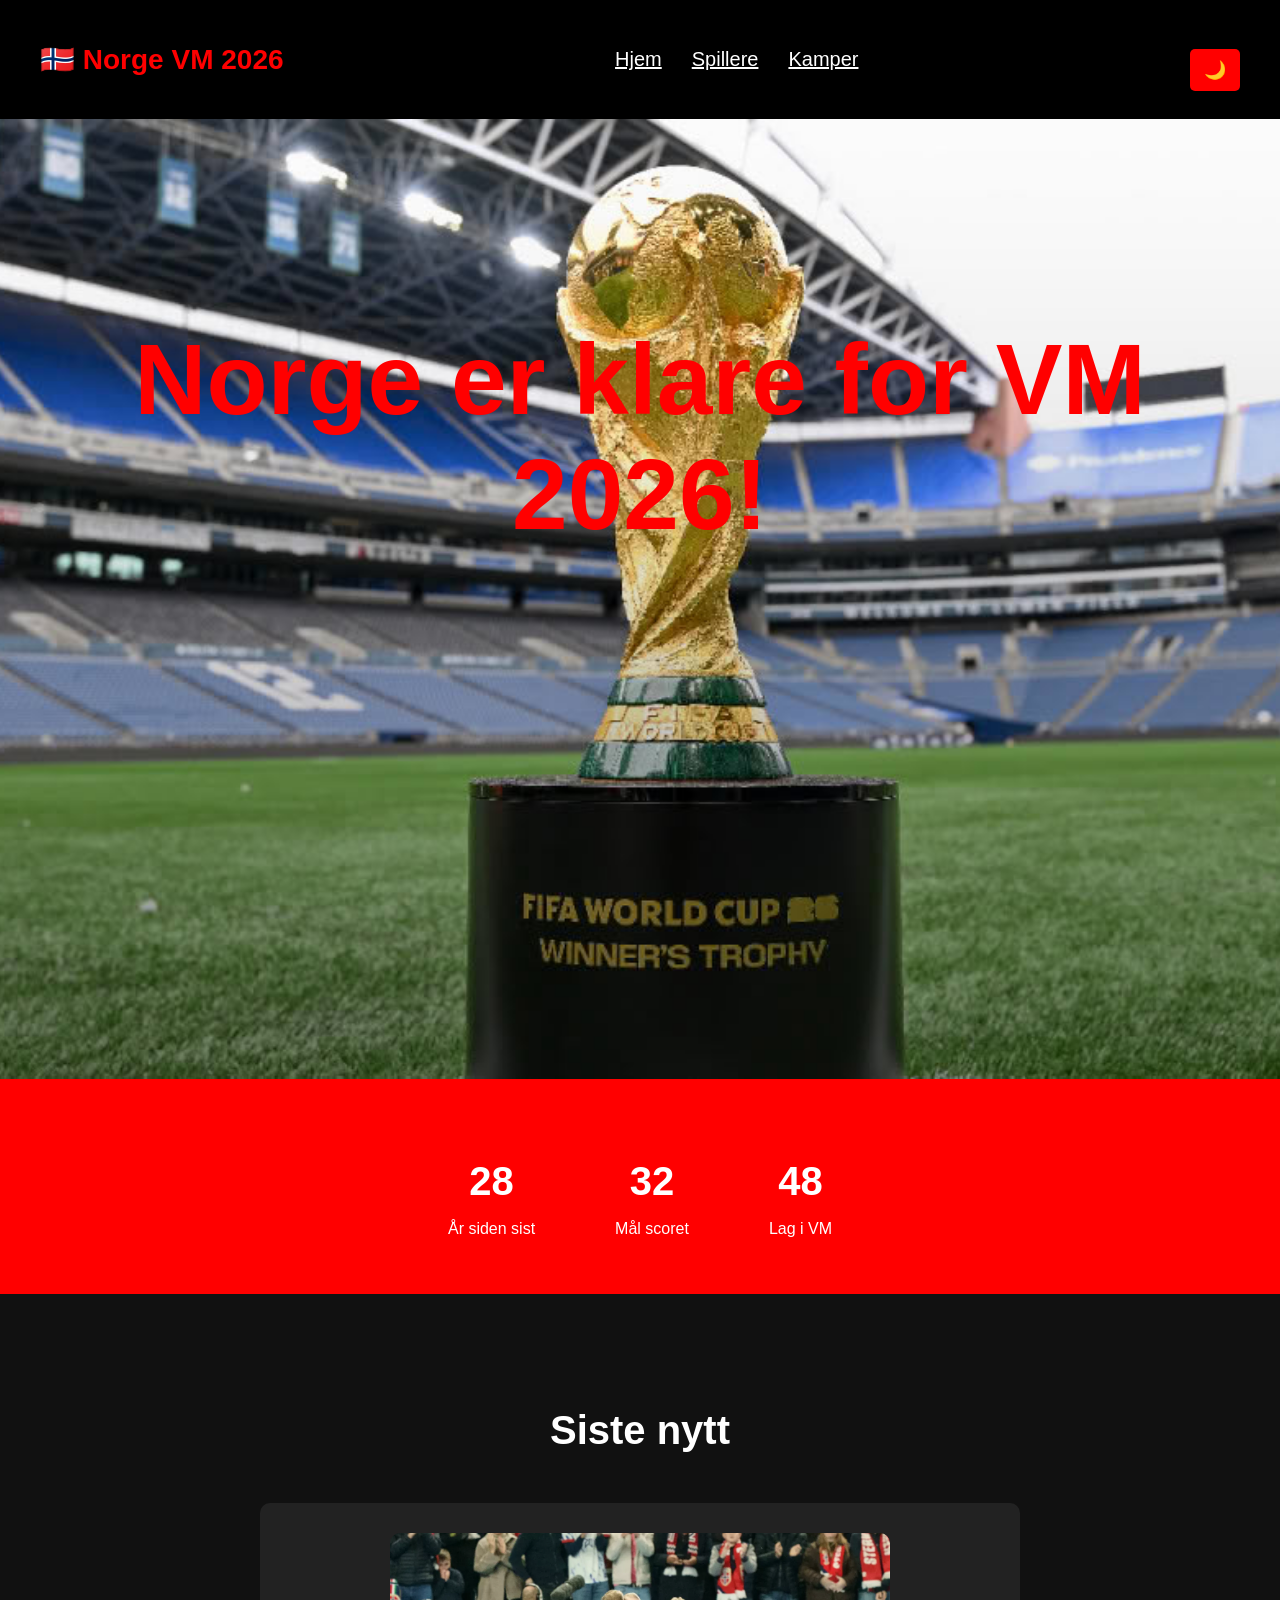
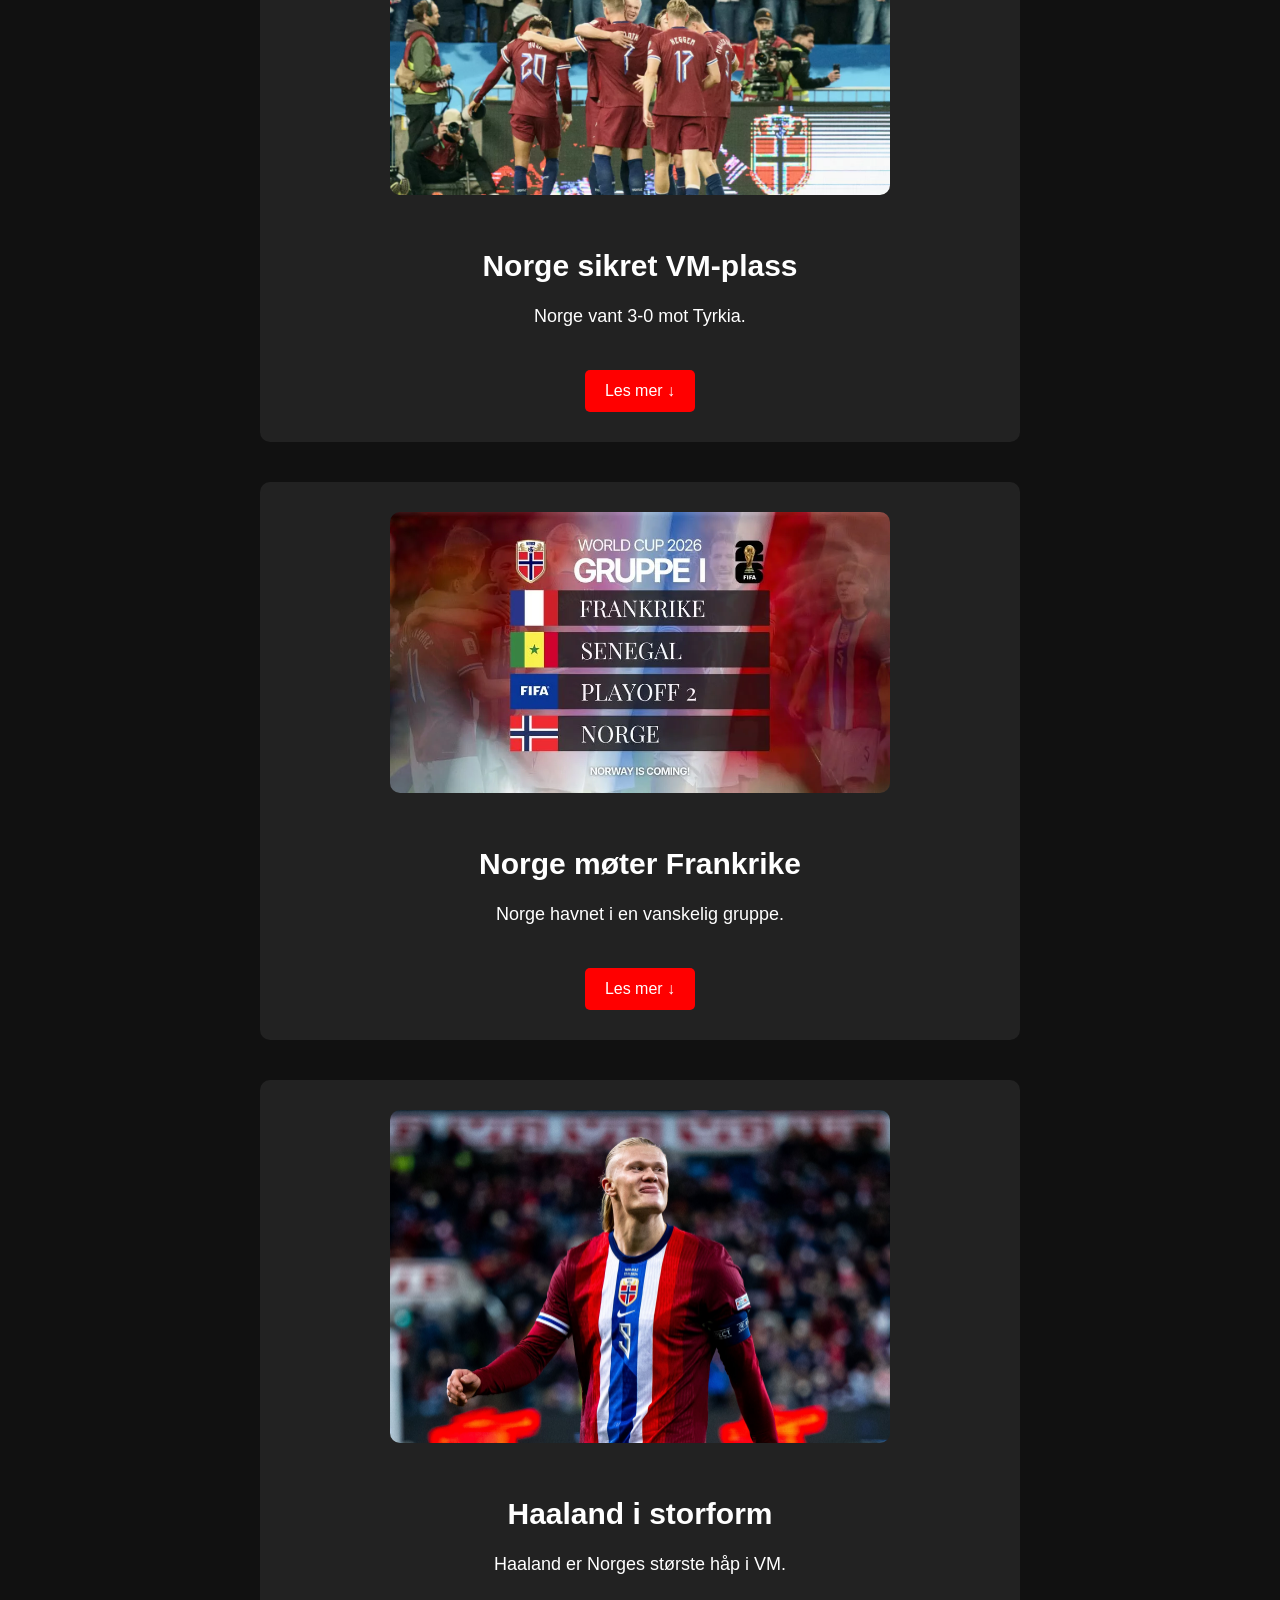
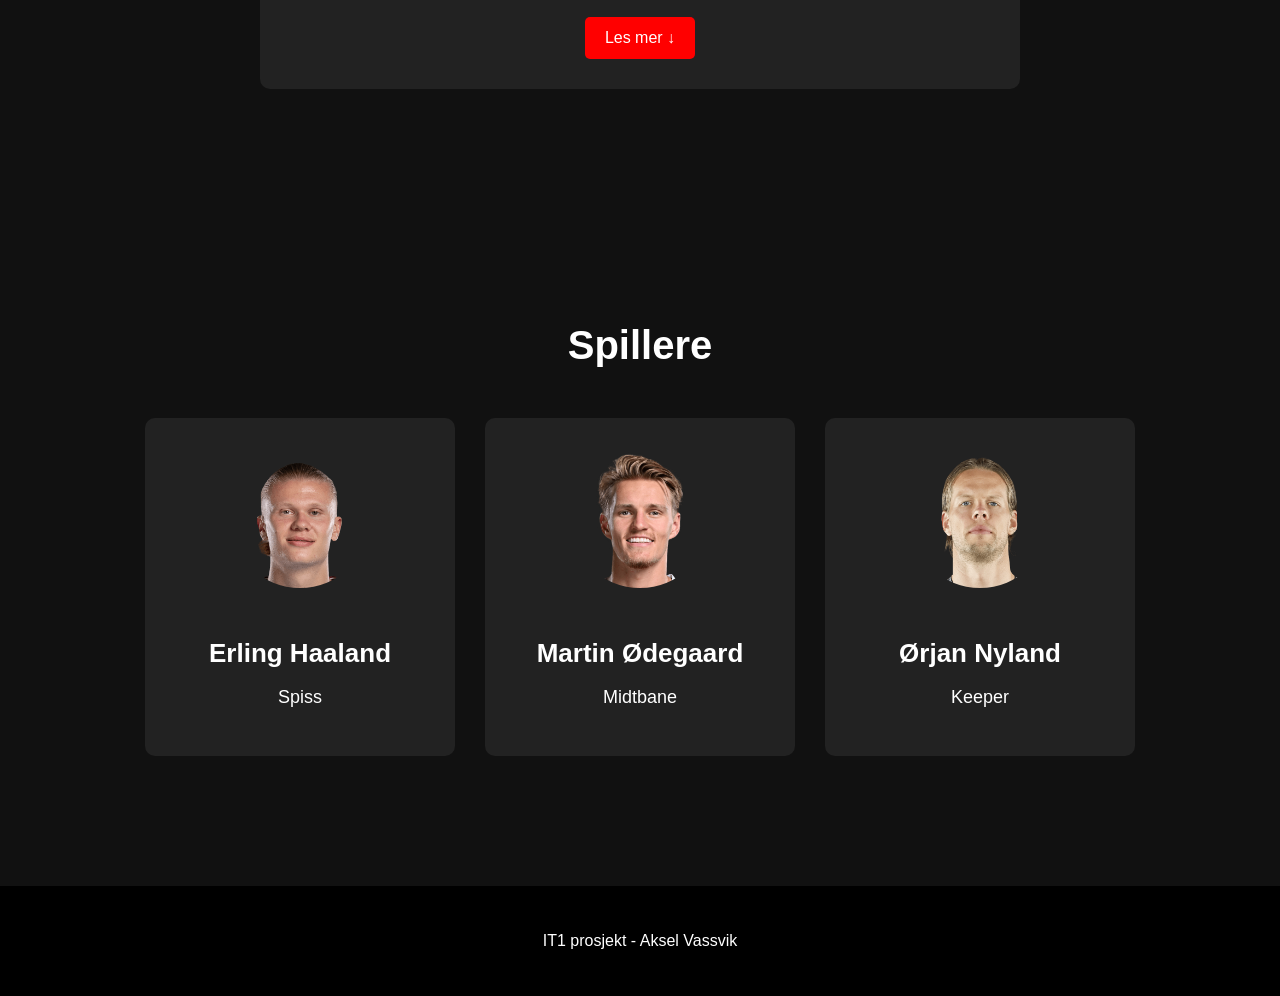
==== Prosjekt-V26/index1.html @ a9a53bc2 "nytt-selvlaget" ====
<!-- ================= HTML ================= -->

<!DOCTYPE html>
<html lang="no">

<head>
    <meta charset="UTF-8">
    <meta name="viewport" content="width=device-width, initial-scale=1.0">
    <title>Norge til VM 2026</title>

    <link rel="stylesheet" href="style.css">
</head>

<body>

    <!-- NAVIGASJON -->
    <nav>

        <h1 class="logo">🇳🇴 Norge VM 2026</h1>

        <ul id="meny">
            <li><a href="index.html">Hjem</a></li>
            <li><a href="spillere.html">Spillere</a></li>
            <li><a href="kamper.html">Kamper</a></li>
        </ul>

        <button onclick="byttModus()" class="modus-knapp">
            🌙
        </button>

    </nav>


    <!-- HERO -->
    <header class="hero">

        <div class="hero-tekst">
            <h2>Norge er klare for VM 2026!</h2>
            
        </div>

    </header>


    <!-- STATISTIKK -->
    <section class="statistikk">

        <div class="stat-boks">
            <h3>28</h3>
            <p>År siden sist</p>
        </div>

        <div class="stat-boks">
            <h3>32</h3>
            <p>Mål scoret</p>
        </div>

        <div class="stat-boks">
            <h3>48</h3>
            <p>Lag i VM</p>
        </div>

    </section>


    <!-- NYHETER -->
    <section class="nyheter">

        <h2>Siste nytt</h2>

        <div class="nyhet">

            <img src="./media/image.png" alt="Haaland">

            <h3>Norge sikret VM-plass</h3>

            <p>
                Norge vant 3-0 mot Tyrkia.
            </p>

            <p id="tekst1" class="ekstra-tekst">
                Haaland scoret to mål og hele Norge jublet.
            </p>

            <button onclick="lesMer('tekst1', this)">
                Les mer ↓
            </button>

        </div>


        <div class="nyhet">

            <img src="./media/595366055_1413198120808653_8185533187668480141_n.jpg copy.webp"
                alt="Norge gruppe">

            <h3>Norge møter Frankrike</h3>

            <p>
                Norge havnet i en vanskelig gruppe.
            </p>

            <p id="tekst2" class="ekstra-tekst">
                Treneren mener laget er klare for utfordringen.
            </p>

            <button onclick="lesMer('tekst2', this)">
                Les mer ↓
            </button>

        </div>


        <div class="nyhet">

            <img src="media/BB241117ZU012 copy.jpg" alt="Haaland">

            <h3>Haaland i storform</h3>

            <p>
                Haaland er Norges største håp i VM.
            </p>

            <p id="tekst3" class="ekstra-tekst">
                Han scoret 15 mål i kvalifiseringen.
            </p>

            <button onclick="lesMer('tekst3', this)">
                Les mer ↓
            </button>

        </div>

    </section>


    <!-- SPILLERE -->
    <section class="spillere">

        <h2>Spillere</h2>

        <div class="spiller-grid">

            <div class="spiller">
                <img src="media/239085 copy.png" alt="">
                <h3>Erling Haaland</h3>
                <p>Spiss</p>
            </div>

            <div class="spiller">
                <img src="media/odda.png" alt="">
                <h3>Martin Ødegaard</h3>
                <p>Midtbane</p>
            </div>

            <div class="spiller">
                <img src="media/nyland.png" alt="">
                <h3>Ørjan Nyland</h3>
                <p>Keeper</p>
            </div>

        </div>

    </section>


    <!-- FOOTER -->
    <footer>

        <p>IT1 prosjekt - Aksel Vassvik</p>

    </footer>


    <script src="app.js"></script>

</body>

</html>
---- Prosjekt-V26/style.css ----
body {
    margin: 0;
    font-family: Arial, sans-serif;
    background-color: #111;
    color: white;
}


/* NAVIGASJON */

nav {
    background-color: #000;
    padding: 20px 40px;

    display: flex;
    justify-content: space-between;
    align-items: center;
    position: sticky;
}

.logo {
    color: red;
    font-size: 28px;
}

ul {
    display: flex;
    gap: 30px;

    list-style: none;
    padding: 0;
}

a {
    color: white;
    
    font-size: 20px;
}

a:hover {
    color: red;
    transition: 0.3s;
    transform: scale(1.2);
}

.modus-knapp {
    padding: 10px 14px;
    cursor: pointer;
    font-size: 18px;
}


/* HERO */

.hero {
    display: flex;
    text-align: center;
    padding: 120px 20px;
    background-image: url(media/vm.png);
    background-size: cover;
    background-position: center;
    min-height: 80vh;
}

.hero-tekst {
    max-width: 1800px;
   margin: 0 auto;
  
}

.hero h2 {
    font-size: 100px;
    margin-bottom: 40px;
    color: red;
}

.hero p {
    font-size: 50px;
    max-width: 700px;
    margin: 0 auto;
    line-height: 1.6;
    color: red;
}


/* STATISTIKK */

.statistikk {
    display: flex;
    justify-content: center;
    gap: 80px;

    background-color: red;
    padding: 40px 20px;
}

.stat-boks {
    text-align: center;
}

.stat-boks h3 {
    font-size: 40px;
    margin-bottom: 10px;
}


/* NYHETER */

.nyheter {
    padding: 80px 20px;
    text-align: center;
}

.nyheter h2 {
    font-size: 40px;
    margin-bottom: 50px;
}

.nyhet {
    background-color: #222;

    max-width: 700px;
    margin: 0 auto 40px auto;

    padding: 30px;
    border-radius: 10px;
}

.nyhet img {
    width: 100%;
    max-width: 500px;

    border-radius: 10px;
    margin-bottom: 20px;
}

.nyhet h3 {
    font-size: 30px;
    margin-bottom: 15px;
}

.nyhet p {
    font-size: 18px;
    line-height: 1.7;
}

.ekstra-tekst {
    display: none;
    margin-top: 20px;
}

button {
    padding: 12px 20px;
    cursor: pointer;

    margin-top: 20px;

    border: none;
    border-radius: 5px;

    background-color: red;
    color: white;

    font-size: 16px;
}


/* SPILLERE */

.spillere {
    padding: 80px 20px;
    text-align: center;
}

.spillere h2 {
    font-size: 40px;
    margin-bottom: 50px;
}

.spiller-grid {
    display: flex;
    justify-content: center;
    gap: 30px;
    flex-wrap: wrap;
}

.spiller {
    background-color: #222;

    width: 250px;

    padding: 30px;
    border-radius: 10px;

    text-align: center;
}

.spiller img {
    width: 140px;
    height: 140px;

    object-fit: cover;
    border-radius: 50%;

    margin-bottom: 20px;
}

.spiller h3 {
    font-size: 26px;
    margin-bottom: 10px;
}

.spiller p {
    font-size: 18px;
}


/* FOOTER */

footer {
    background-color: black;
    padding: 30px;
    text-align: center;

    margin-top: 50px;
}


/* ================= LYS MODUS ================= */

.lys-modus {
    background-color: white;
    color: black;
}


/* NAV */

.lys-modus nav {
    background-color: #dddddd;
}

.lys-modus a {
    color: black;
}

.lys-modus .logo {
    color: red;
}


/* HERO */

.lys-modus .hero {
    background-color: #eeeeee;
}

.lys-modus .hero p {
    color: black;
}


/* NYHETER */

.lys-modus .nyhet {
    background-color: #f0f0f0;
    color: black;
}

.lys-modus .nyhet p {
    color: black;
}

.lys-modus .nyhet h3 {
    color: black;
}


/* SPILLERE */

.lys-modus .spiller {
    background-color: #f0f0f0;
    color: black;
}

.lys-modus .spiller p {
    color: black;
}

.lys-modus .spiller h3 {
    color: black;
}


/* FOOTER */

.lys-modus footer {
    background-color: #dddddd;
    color: black;
}
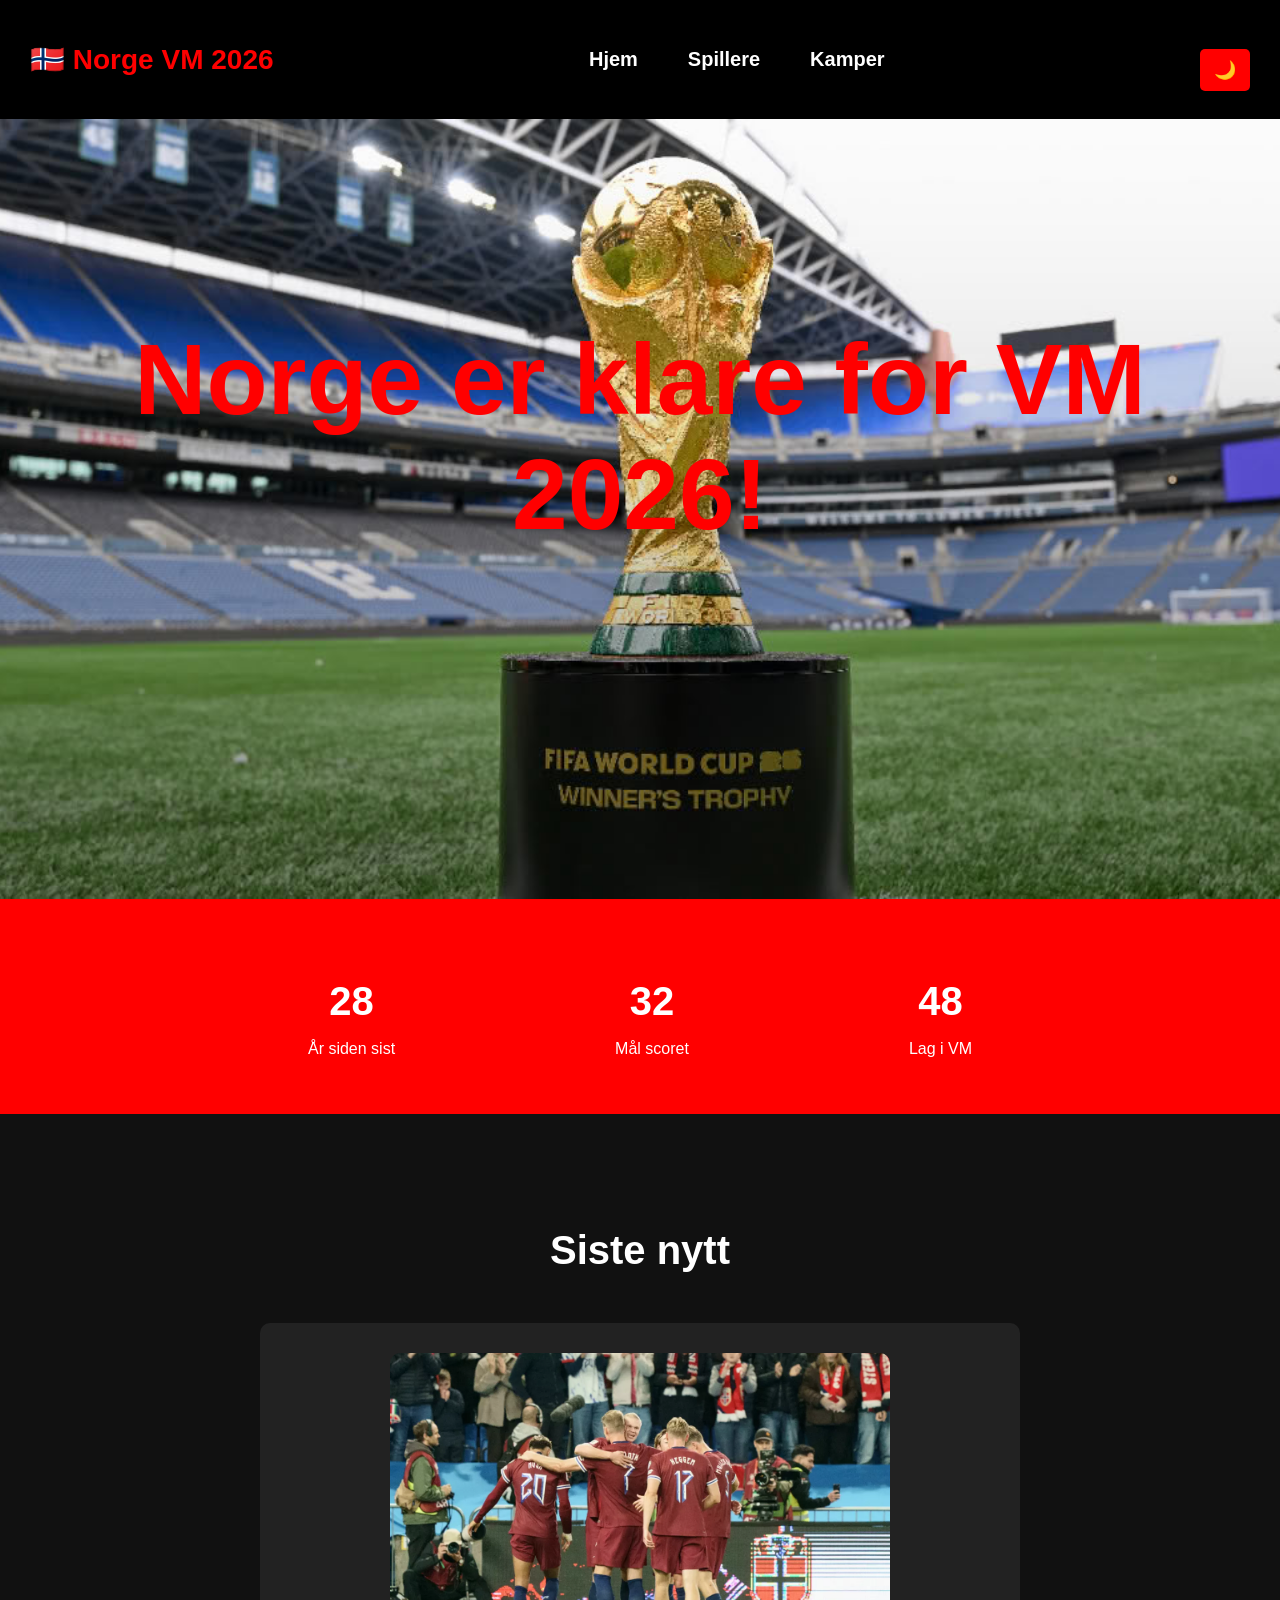
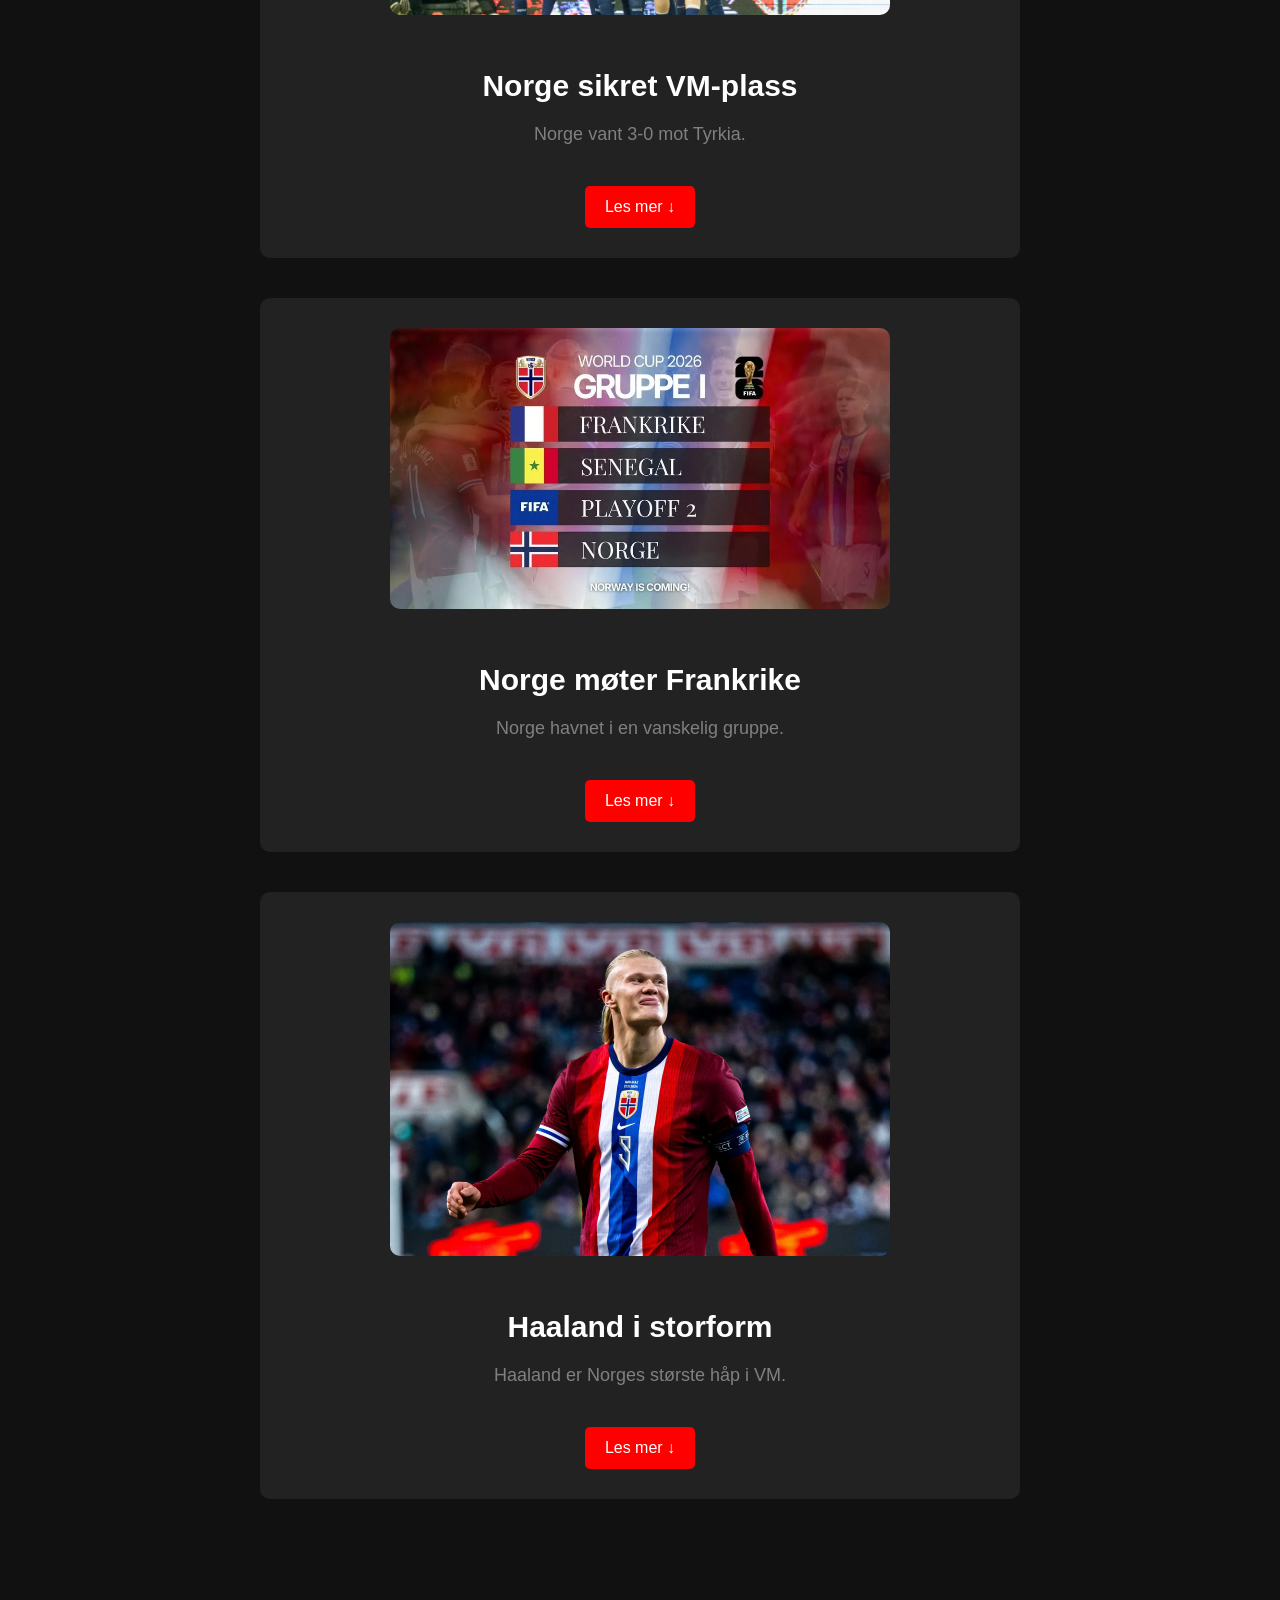
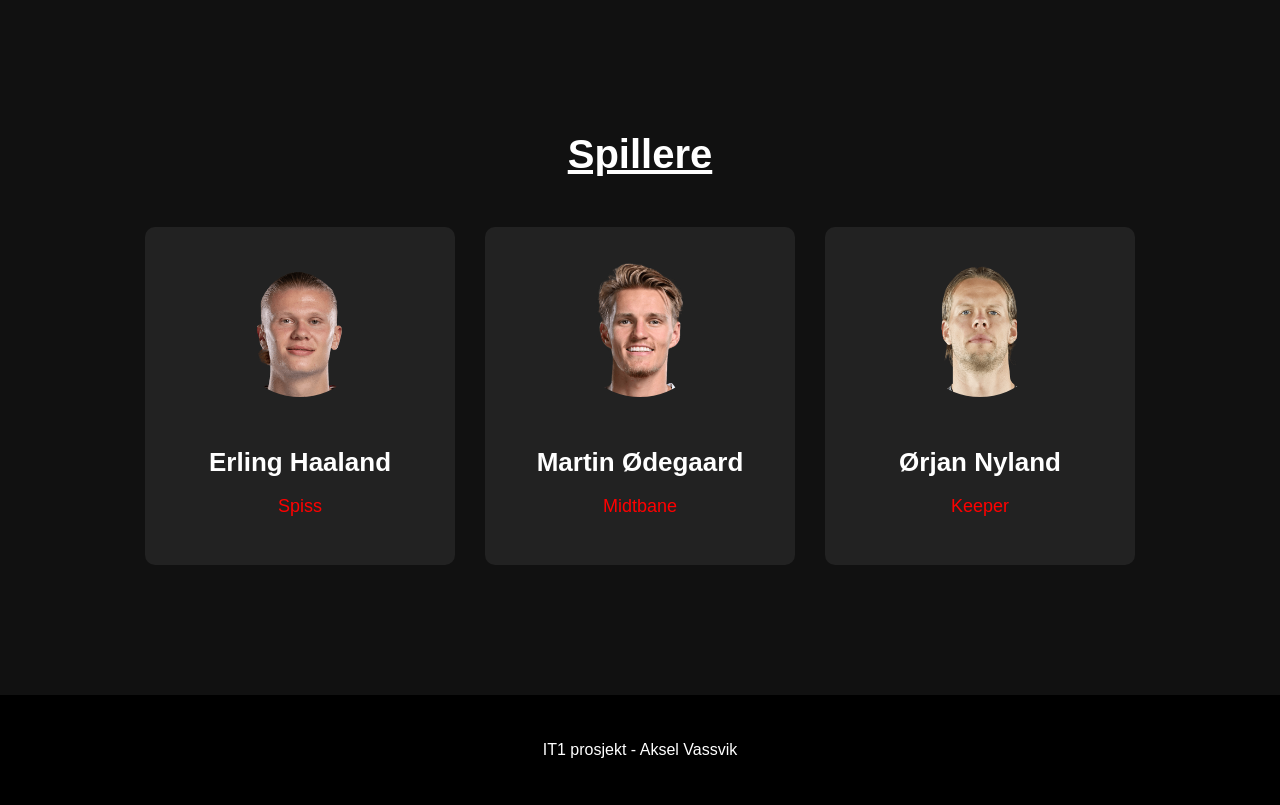
==== commit 4bd5b56e: "index-css" ====
--- a/Prosjekt-V26/index1.html
+++ b/Prosjekt-V26/index1.html
@@ -19,7 +19,7 @@
         <h1 class="logo">🇳🇴 Norge VM 2026</h1>
 
         <ul id="meny">
-            <li><a href="index.html">Hjem</a></li>
+            <li><a href="index1.html">Hjem</a></li>
             <li><a href="spillere.html">Spillere</a></li>
             <li><a href="kamper.html">Kamper</a></li>
         </ul>
--- a/Prosjekt-V26/style.css
+++ b/Prosjekt-V26/style.css
@@ -10,12 +10,16 @@
 
 nav {
     background-color: #000;
-    padding: 20px 40px;
+    padding: 20px 30px;
 
     display: flex;
     justify-content: space-between;
     align-items: center;
+
+
     position: sticky;
+    top: 0;
+    z-index: 100;
 }
 
 .logo {
@@ -25,7 +29,8 @@
 
 ul {
     display: flex;
-    gap: 30px;
+    gap: 50px;
+    font-weight: bold;
 
     list-style: none;
     padding: 0;
@@ -33,7 +38,7 @@
 
 a {
     color: white;
-    
+    text-decoration: none;
     font-size: 20px;
 }
 
@@ -41,6 +46,7 @@
     color: red;
     transition: 0.3s;
     transform: scale(1.2);
+    text-decoration: underline;
 }
 
 .modus-knapp {
@@ -53,32 +59,22 @@
 /* HERO */
 
 .hero {
-    display: flex;
     text-align: center;
     padding: 120px 20px;
     background-image: url(media/vm.png);
     background-size: cover;
     background-position: center;
-    min-height: 80vh;
+    min-height: 60vh;
+
 }
 
 .hero-tekst {
     max-width: 1800px;
-   margin: 0 auto;
-  
+
 }
 
 .hero h2 {
     font-size: 100px;
-    margin-bottom: 40px;
-    color: red;
-}
-
-.hero p {
-    font-size: 50px;
-    max-width: 700px;
-    margin: 0 auto;
-    line-height: 1.6;
     color: red;
 }
 
@@ -88,7 +84,8 @@
 .statistikk {
     display: flex;
     justify-content: center;
-    gap: 80px;
+    gap: 220px;
+
 
     background-color: red;
     padding: 40px 20px;
@@ -141,12 +138,13 @@
 
 .nyhet p {
     font-size: 18px;
-    line-height: 1.7;
+    line-height: 1.5;
+    color: grey;
 }
 
 .ekstra-tekst {
     display: none;
-    margin-top: 20px;
+    margin-top: 10px;
 }
 
 button {
@@ -175,6 +173,7 @@
 .spillere h2 {
     font-size: 40px;
     margin-bottom: 50px;
+    text-decoration: underline;
 }
 
 .spiller-grid {
@@ -212,6 +211,7 @@
 
 .spiller p {
     font-size: 18px;
+    color: red;
 }
 
 
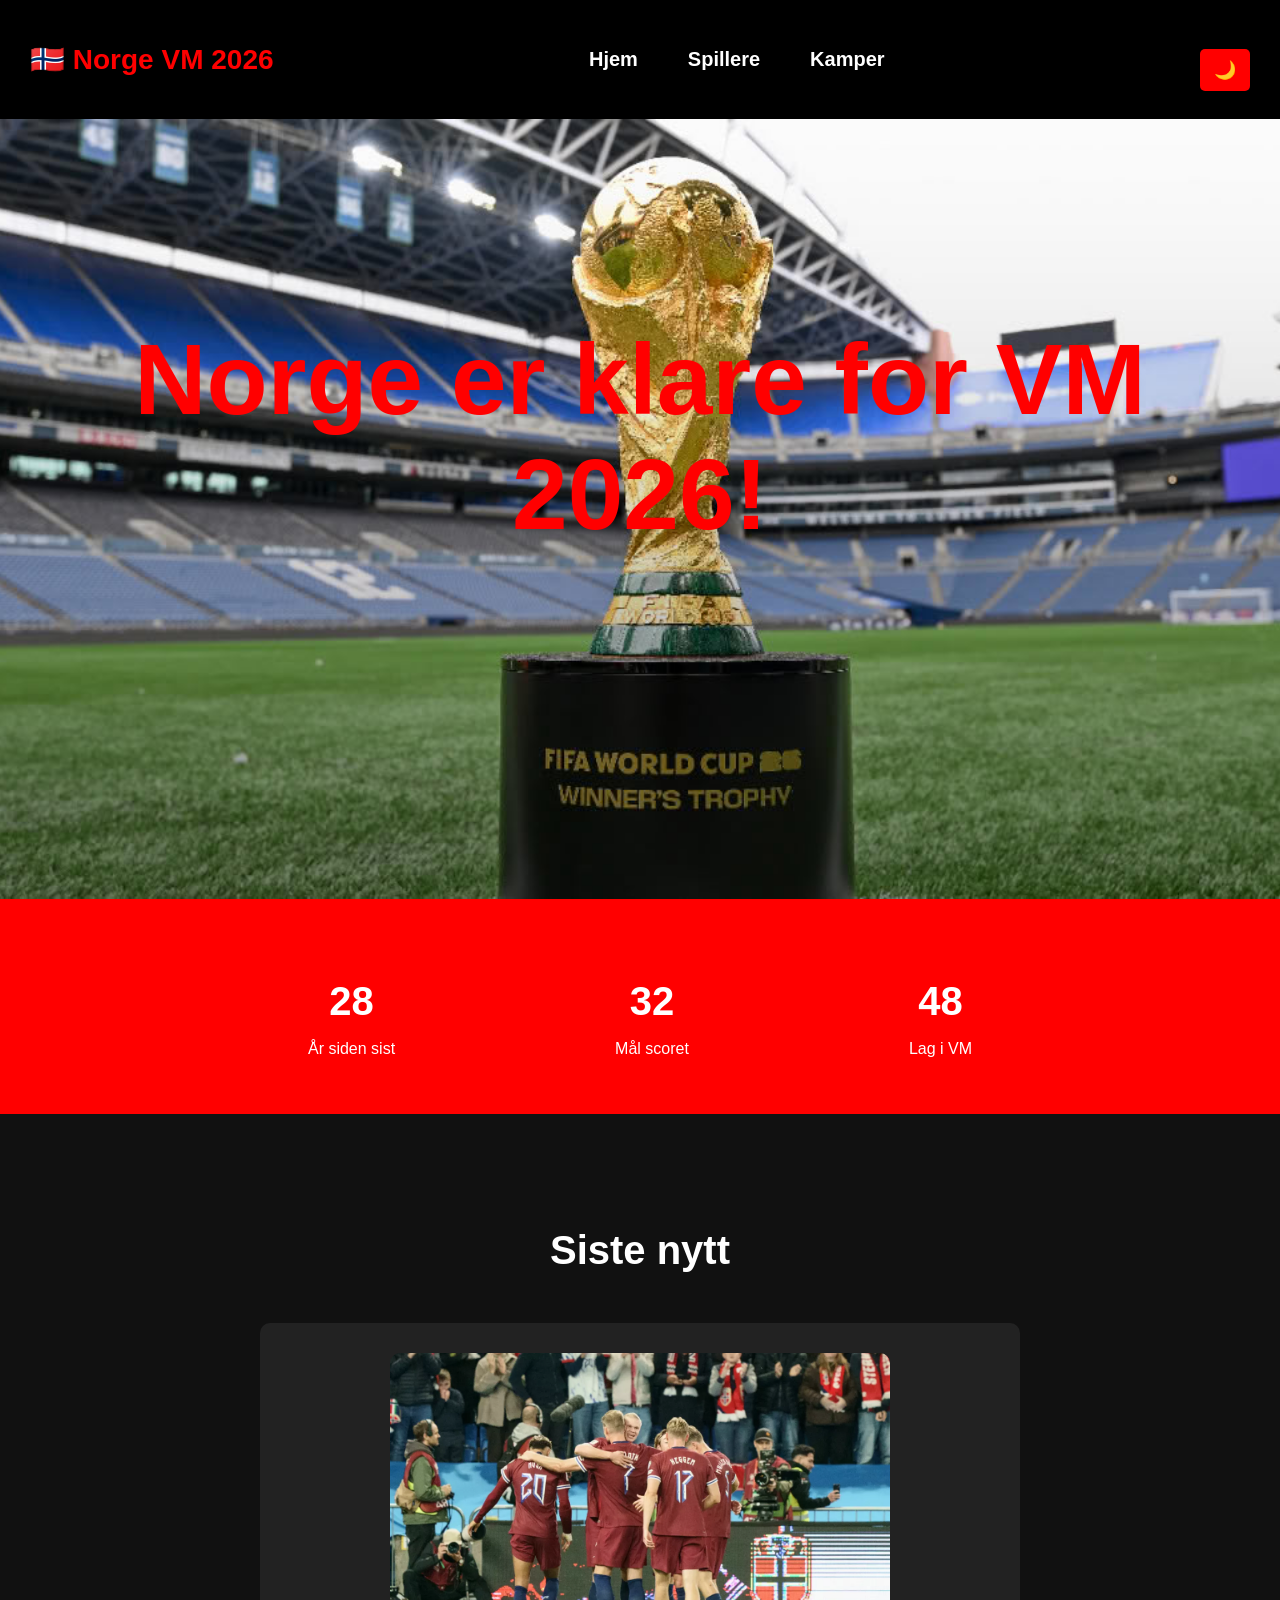
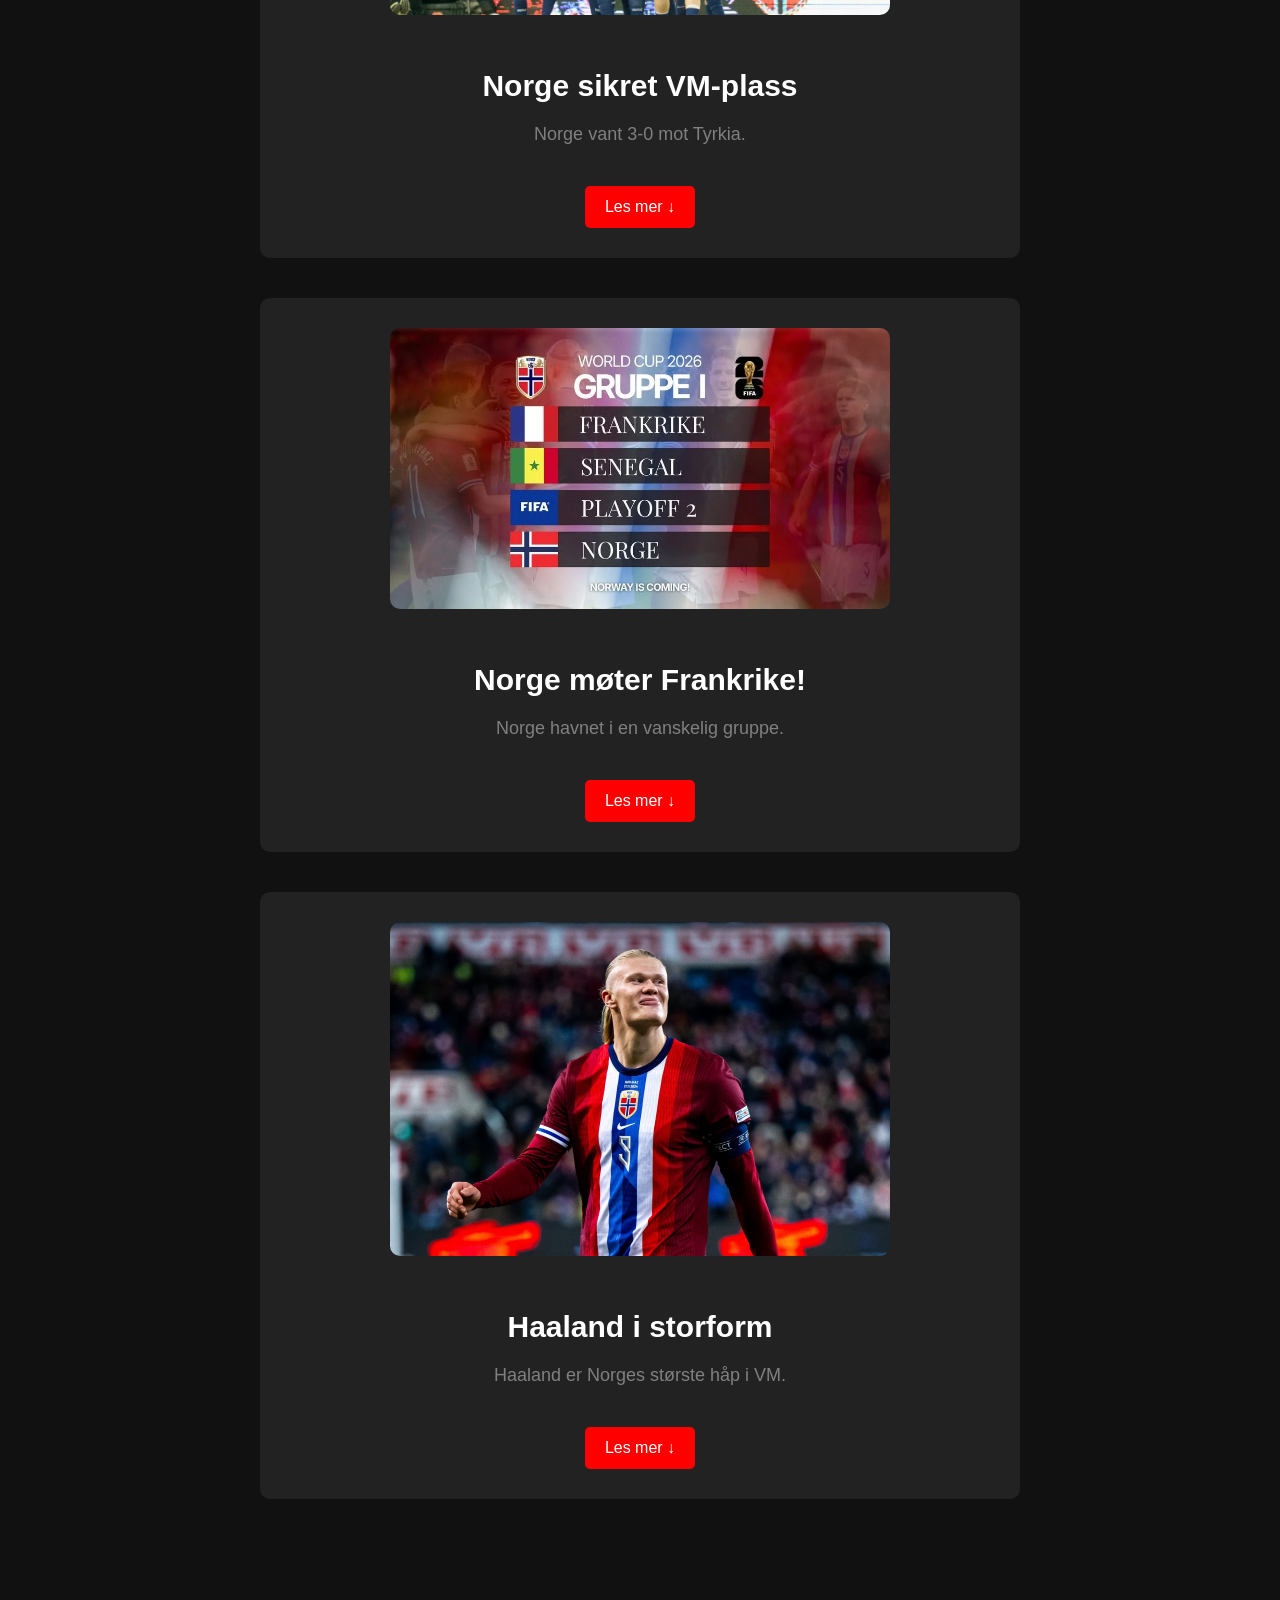
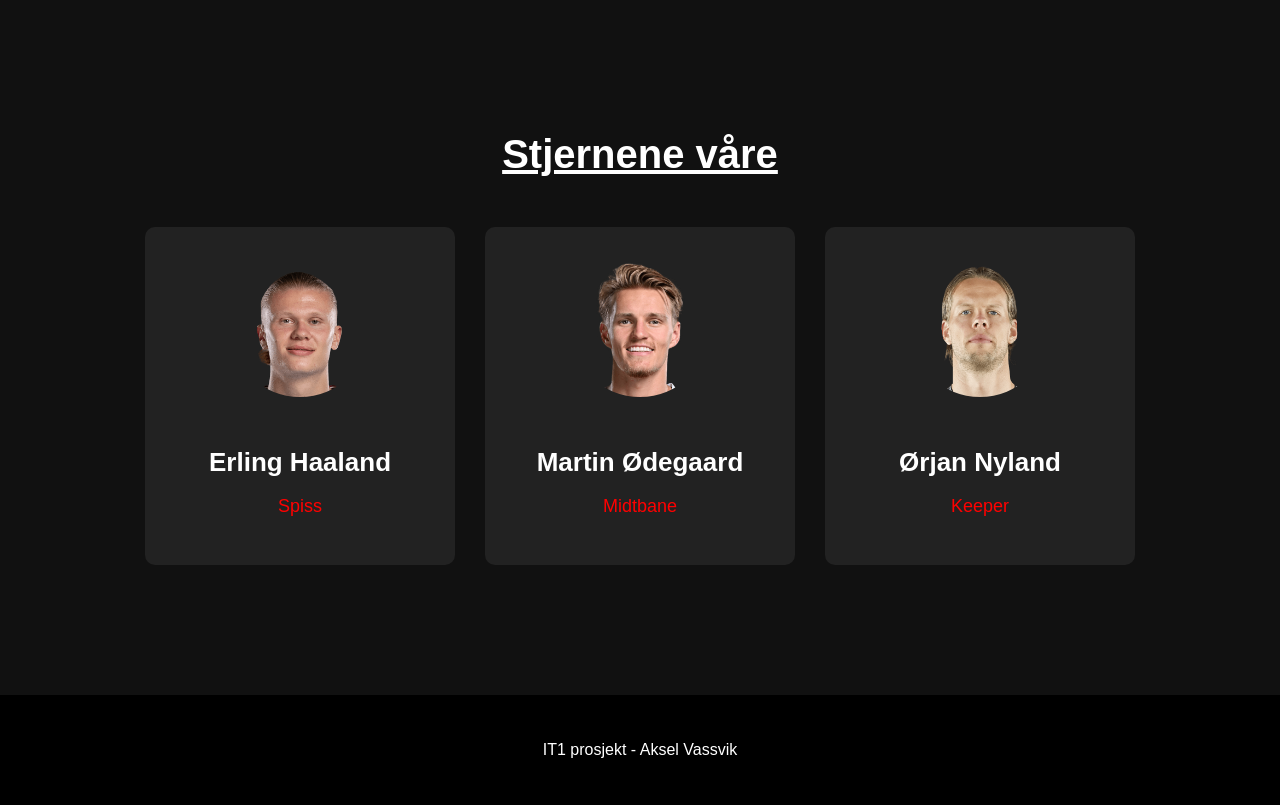
==== commit 5125270f: "mediaquery" ====
--- a/Prosjekt-V26/index1.html
+++ b/Prosjekt-V26/index1.html
@@ -36,7 +36,7 @@
 
         <div class="hero-tekst">
             <h2>Norge er klare for VM 2026!</h2>
-            
+
         </div>
 
     </header>
@@ -91,17 +91,16 @@
 
         <div class="nyhet">
 
-            <img src="./media/595366055_1413198120808653_8185533187668480141_n.jpg copy.webp"
-                alt="Norge gruppe">
+            <img src="./media/595366055_1413198120808653_8185533187668480141_n.jpg copy.webp" alt="Norge gruppe">
 
-            <h3>Norge møter Frankrike</h3>
+            <h3>Norge møter Frankrike!</h3>
 
             <p>
                 Norge havnet i en vanskelig gruppe.
             </p>
 
             <p id="tekst2" class="ekstra-tekst">
-                Treneren mener laget er klare for utfordringen.
+                Ståle mener laget er klare for utfordringen.
             </p>
 
             <button onclick="lesMer('tekst2', this)">
@@ -137,7 +136,7 @@
     <!-- SPILLERE -->
     <section class="spillere">
 
-        <h2>Spillere</h2>
+        <h2>Stjernene våre</h2>
 
         <div class="spiller-grid">
 
--- a/Prosjekt-V26/style.css
+++ b/Prosjekt-V26/style.css
@@ -6,6 +6,9 @@
 }
 
 
+
+
+
 /* NAVIGASJON */
 
 nav {
@@ -297,4 +300,64 @@
 .lys-modus footer {
     background-color: #dddddd;
     color: black;
+}
+
+
+
+
+/* MOBIL */
+
+@media (max-width: 768px) {
+
+    nav {
+        padding: 20px;
+        flex-direction: column;
+        gap: 20px;
+    }
+
+    ul {
+        gap: 20px;
+        flex-wrap: wrap;
+        justify-content: center;
+    }
+
+    .hero {
+        padding: 80px 20px;
+        min-height: 40vh;
+    }
+
+    .hero h2 {
+        font-size: 50px;
+    }
+
+    .statistikk {
+        flex-direction: column;
+        gap: 30px;
+    }
+
+    .nyheter {
+        padding: 60px 10px;
+    }
+
+    .nyhet {
+        padding: 20px;
+    }
+
+    .nyhet h3 {
+        font-size: 24px;
+    }
+
+    .nyhet p {
+        font-size: 16px;
+    }
+
+    .spiller-grid {
+        gap: 20px;
+    }
+
+    .spiller {
+        width: 220px;
+        padding: 20px;
+    }
+
 }
